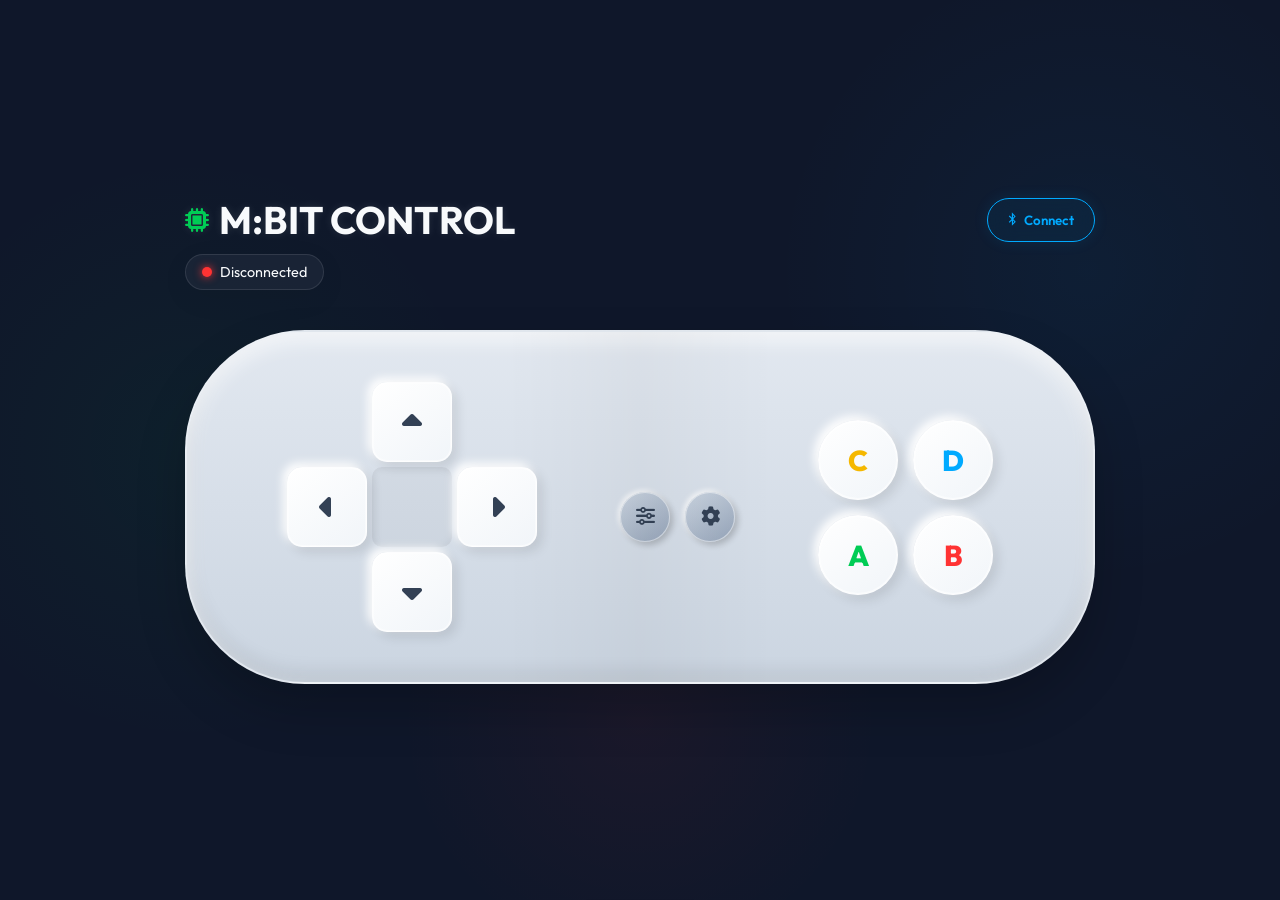
==== index.html @ 44de5ae3 "Add files via upload" ====
<!DOCTYPE html>
<html lang="ko">
<head>
    <meta charset="UTF-8">
    <meta name="viewport" content="width=device-width, initial-scale=1.0, maximum-scale=1.0, user-scalable=no">
    <title>Micro:bit Car Controller</title>
    <!-- Google Fonts for modern typography -->
    <link href="https://fonts.googleapis.com/css2?family=Outfit:wght@400;600;800&display=swap" rel="stylesheet">
    <!-- FontAwesome for icons -->
    <link rel="stylesheet" href="https://cdnjs.cloudflare.com/ajax/libs/font-awesome/6.4.0/css/all.min.css">
    <link rel="stylesheet" href="style.css">
</head>
<body>
    <div class="app-container">
        <!-- Header -->
        <header>
            <div class="logo">
                <i class="fa-solid fa-microchip"></i>
                <h1>M:BIT CONTROL</h1>
            </div>
            <div class="controls-top">
                <button id="btn-connect" class="connect-btn">
                    <i class="fa-brands fa-bluetooth-b"></i> <span>Connect</span>
                </button>
            </div>
        </header>

        <!-- Status Bar -->
        <div class="status-bar">
            <div class="status-indicator" id="status-indicator"></div>
            <span id="status-text">Disconnected</span>
        </div>

        <!-- Main Controller Area -->
        <main class="controller-area">
            <!-- D-Pad (Left Side) -->
            <div class="d-pad">
                <div class="d-row">
                    <button class="ctrl-btn d-btn up" data-action="up">
                        <i class="fa-solid fa-caret-up"></i>
                    </button>
                </div>
                <div class="d-row">
                    <button class="ctrl-btn d-btn left" data-action="left">
                        <i class="fa-solid fa-caret-left"></i>
                    </button>
                    <div class="d-center"></div>
                    <button class="ctrl-btn d-btn right" data-action="right">
                        <i class="fa-solid fa-caret-right"></i>
                    </button>
                </div>
                <div class="d-row">
                    <button class="ctrl-btn d-btn down" data-action="down">
                        <i class="fa-solid fa-caret-down"></i>
                    </button>
                </div>
            </div>

            <!-- Center Buttons (Start/Settings) -->
            <div class="center-buttons">
                <button id="btn-option" class="start-btn" aria-label="Option">
                    <i class="fa-solid fa-sliders"></i>
                </button>
                <button id="btn-settings" class="start-btn" aria-label="Settings">
                    <i class="fa-solid fa-gear"></i>
                </button>
            </div>

            <!-- Action Buttons (Right Side) -->
            <div class="action-buttons">
                <!-- 2x2 Grid Layout -->
                <div class="action-row">
                    <button class="ctrl-btn action-btn btn-c" data-action="c">
                        <span>C</span>
                    </button>
                    <button class="ctrl-btn action-btn btn-d" data-action="d">
                        <span>D</span>
                    </button>
                </div>
                <div class="action-row">
                    <button class="ctrl-btn action-btn btn-a" data-action="a">
                        <span>A</span>
                    </button>
                    <button class="ctrl-btn action-btn btn-b" data-action="b">
                        <span>B</span>
                    </button>
                </div>
            </div>
        </main>
    </div>

    <!-- Real-time Tuning Modal -->
    <div class="modal" id="tuning-modal">
        <div class="tuning-panel" style="margin: 0; max-width: 650px; width: 95%; background: var(--bg-color); max-height: 90vh; display: flex; flex-direction: column;">
            <div class="tuning-header" style="flex-shrink: 0;">
                <h3><i class="fa-solid fa-sliders"></i> Motor Tuning</h3>
                <button class="close-btn" id="btn-close-tuning"><i class="fa-solid fa-xmark"></i></button>
            </div>
            <div class="tuning-body" style="overflow-y: auto;">
                <p class="tuning-desc">0~180 사이의 값을 조절하여 직진/회전 시 바퀴의 회전 속도와 방향을 실시간으로 맞출 수 있습니다. (90=정지)</p>
                <div class="tuning-grid">
                    <div class="slider-group">
                        <label>직진 시 P0 (왼쪽)</label>
                        <div class="slider-wrapper">
                            <span class="dir-label">뒤로</span>
                            <input type="range" class="motor-slider" id="var_f_p0" data-var="F_P0" min="0" max="180" value="180">
                            <span class="dir-label">앞으로</span>
                            <span class="slider-val" id="val_f_p0">180</span>
                        </div>
                    </div>
                    <div class="slider-group">
                        <label>직진 시 P1 (오른쪽)</label>
                        <div class="slider-wrapper">
                            <span class="dir-label">앞으로</span>
                            <input type="range" class="motor-slider" id="var_f_p1" data-var="F_P1" min="0" max="180" value="0">
                            <span class="dir-label">뒤로</span>
                            <span class="slider-val" id="val_f_p1">0</span>
                        </div>
                    </div>
                    <div class="slider-group">
                        <label>후진 시 P0</label>
                        <div class="slider-wrapper">
                            <span class="dir-label">뒤로</span>
                            <input type="range" class="motor-slider" id="var_b_p0" data-var="B_P0" min="0" max="180" value="0">
                            <span class="dir-label">앞으로</span>
                            <span class="slider-val" id="val_b_p0">0</span>
                        </div>
                    </div>
                    <div class="slider-group">
                        <label>후진 시 P1</label>
                        <div class="slider-wrapper">
                            <span class="dir-label">앞으로</span>
                            <input type="range" class="motor-slider" id="var_b_p1" data-var="B_P1" min="0" max="180" value="180">
                            <span class="dir-label">뒤로</span>
                            <span class="slider-val" id="val_b_p1">180</span>
                        </div>
                    </div>
                    <div class="slider-group">
                        <label>좌회전 시 P0</label>
                        <div class="slider-wrapper">
                            <span class="dir-label">뒤로</span>
                            <input type="range" class="motor-slider" id="var_l_p0" data-var="L_P0" min="0" max="180" value="0">
                            <span class="dir-label">앞으로</span>
                            <span class="slider-val" id="val_l_p0">0</span>
                        </div>
                    </div>
                    <div class="slider-group">
                        <label>좌회전 시 P1</label>
                        <div class="slider-wrapper">
                            <span class="dir-label">앞으로</span>
                            <input type="range" class="motor-slider" id="var_l_p1" data-var="L_P1" min="0" max="180" value="0">
                            <span class="dir-label">뒤로</span>
                            <span class="slider-val" id="val_l_p1">0</span>
                        </div>
                    </div>
                    <div class="slider-group">
                        <label>우회전 시 P0</label>
                        <div class="slider-wrapper">
                            <span class="dir-label">뒤로</span>
                            <input type="range" class="motor-slider" id="var_r_p0" data-var="R_P0" min="0" max="180" value="180">
                            <span class="dir-label">앞으로</span>
                            <span class="slider-val" id="val_r_p0">180</span>
                        </div>
                    </div>
                    <div class="slider-group">
                        <label>우회전 시 P1</label>
                        <div class="slider-wrapper">
                            <span class="dir-label">앞으로</span>
                            <input type="range" class="motor-slider" id="var_r_p1" data-var="R_P1" min="0" max="180" value="180">
                            <span class="dir-label">뒤로</span>
                            <span class="slider-val" id="val_r_p1">180</span>
                        </div>
                    </div>
                    <!-- P2 Extension -->
                    <div class="slider-group" style="margin-top: 10px;">
                        <label>A 버튼 (P2 모터)</label>
                        <div class="slider-wrapper">
                            <input type="range" class="motor-slider" id="var_a_p2" data-var="A_P2" min="0" max="180" value="180">
                            <span class="slider-val" id="val_a_p2">180</span>
                        </div>
                    </div>
                    <div class="slider-group" style="margin-top: 10px;">
                        <label>B 버튼 (P2 모터)</label>
                        <div class="slider-wrapper">
                            <input type="range" class="motor-slider" id="var_b_p2" data-var="B_P2" min="0" max="180" value="0">
                            <span class="slider-val" id="val_b_p2">0</span>
                        </div>
                    </div>
                    <div class="slider-group">
                        <label>C 버튼 (P2 모터)</label>
                        <div class="slider-wrapper">
                            <input type="range" class="motor-slider" id="var_c_p2" data-var="C_P2" min="0" max="180" value="90">
                            <span class="slider-val" id="val_c_p2">90</span>
                        </div>
                    </div>
                    <div class="slider-group">
                        <label>D 버튼 (P2 모터)</label>
                        <div class="slider-wrapper">
                            <input type="range" class="motor-slider" id="var_d_p2" data-var="D_P2" min="0" max="180" value="90">
                            <span class="slider-val" id="val_d_p2">90</span>
                        </div>
                    </div>
                </div>
            </div>
        </div>
    </div>

    <!-- Settings Modal -->
    <div id="settings-modal" class="modal">
        <div class="modal-content">
            <div class="modal-header">
                <h2><i class="fa-solid fa-sliders"></i> Command Settings</h2>
                <button id="btn-close-modal" class="icon-btn"><i class="fa-solid fa-xmark"></i></button>
            </div>
            <div class="modal-body">
                <p class="settings-desc">버튼을 눌렀을 때 마이크로비트로 전송될 문자(명령)를 설정하세요.</p>
                
                <div class="settings-grid">
                    <div class="input-group">
                        <label for="cmd-up"><i class="fa-solid fa-arrow-up"></i> 직진 (Up)</label>
                        <input type="text" id="cmd-up" maxlength="5">
                    </div>
                    <div class="input-group">
                        <label for="cmd-down"><i class="fa-solid fa-arrow-down"></i> 후진 (Down)</label>
                        <input type="text" id="cmd-down" maxlength="5">
                    </div>
                    <div class="input-group">
                        <label for="cmd-left"><i class="fa-solid fa-arrow-left"></i> 좌회전 (Left)</label>
                        <input type="text" id="cmd-left" maxlength="5">
                    </div>
                    <div class="input-group">
                        <label for="cmd-right"><i class="fa-solid fa-arrow-right"></i> 우회전 (Right)</label>
                        <input type="text" id="cmd-right" maxlength="5">
                    </div>
                    <div class="input-group">
                        <label for="cmd-a">A 버튼</label>
                        <input type="text" id="cmd-a" maxlength="5">
                    </div>
                    <div class="input-group">
                        <label for="cmd-b">B 버튼</label>
                        <input type="text" id="cmd-b" maxlength="5">
                    </div>
                    <div class="input-group">
                        <label for="cmd-c">C 버튼</label>
                        <input type="text" id="cmd-c" maxlength="5">
                    </div>
                    <div class="input-group">
                        <label for="cmd-d">D 버튼</label>
                        <input type="text" id="cmd-d" maxlength="5">
                    </div>
                    <div class="input-group full-width">
                        <label for="cmd-stop"><i class="fa-solid fa-hand"></i> 정지 (버튼 뗐을 때)</label>
                        <input type="text" id="cmd-stop" maxlength="5">
                    </div>
                </div>
                
                <button id="btn-save-settings" class="primary-btn">Save Settings</button>
            </div>
        </div>
    </div>

    <!-- Toast Notification -->
    <div id="toast" class="toast">Settings Saved!</div>

    <script src="app.js"></script>
</body>
</html>
---- style.css ----
:root {
    /* Micro:bit Inspired Colors with a Neon/Modern Twist */
    --mb-green: #00cc55;
    --mb-yellow: #f5b800;
    --mb-red: #ff3333;
    --mb-blue: #00aaff;
    
    /* Background & Surfaces (Light / Bright Gamepad Theme) */
    --bg-color: #0f172a;
    --surface-color: rgba(255, 255, 255, 0.8);
    --surface-border: rgba(0, 0, 0, 0.05);
    
    /* Text */
    --text-main: #334155;
    --text-light: #f8fafc;
    --text-muted: #64748b;
    
    /* Effects */
    --glass-shadow: 0 8px 32px 0 rgba(0, 0, 0, 0.05);
    --glass-blur: blur(12px);
    --glow-spread: 0 0 15px;
}

* {
    box-sizing: border-box;
    margin: 0;
    padding: 0;
    user-select: none; /* Prevent text selection while controlling */
    -webkit-user-select: none;
}

body {
    font-family: 'Outfit', sans-serif;
    background-color: var(--bg-color);
    background-image: 
        radial-gradient(circle at 15% 50%, rgba(0, 204, 85, 0.05), transparent 25%),
        radial-gradient(circle at 85% 30%, rgba(0, 170, 255, 0.05), transparent 25%),
        radial-gradient(circle at 50% 80%, rgba(255, 51, 51, 0.05), transparent 25%);
    color: var(--text-light);
    min-height: 100vh;
    display: flex;
    justify-content: center;
    align-items: center;
    overflow-y: auto; /* Allow scrolling if content is tall */
    padding: 20px 0;
}

.app-container {
    width: 100%;
    max-width: 950px;
    min-height: 500px;
    display: flex;
    flex-direction: column;
    padding: 20px;
    position: relative;
}

/* Header */
header {
    display: flex;
    justify-content: space-between;
    align-items: center;
    margin-bottom: 10px;
}

.logo {
    display: flex;
    align-items: center;
    gap: 10px;
    font-weight: 800;
    font-size: 1.2rem;
    color: var(--text-light);
    text-shadow: 0 0 10px rgba(255,255,255,0.1);
}

.logo i {
    color: var(--mb-green);
    font-size: 1.5rem;
}

.controls-top {
    display: flex;
    gap: 15px;
}

button {
    font-family: inherit;
    cursor: pointer;
    border: none;
    outline: none;
    transition: all 0.2s ease;
}

.icon-btn {
    background: var(--surface-color);
    border: 1px solid var(--surface-border);
    color: var(--text-main);
    width: 44px;
    height: 44px;
    border-radius: 50%;
    display: flex;
    justify-content: center;
    align-items: center;
    font-size: 1.2rem;
    backdrop-filter: var(--glass-blur);
    -webkit-backdrop-filter: var(--glass-blur);
    box-shadow: var(--glass-shadow);
}

.icon-btn:hover {
    background: #ffffff;
    transform: scale(1.05);
    box-shadow: 0 10px 20px rgba(0,0,0,0.08);
}

.connect-btn {
    background: rgba(0, 170, 255, 0.05);
    border: 1px solid var(--mb-blue);
    color: var(--mb-blue);
    padding: 0 20px;
    height: 44px;
    border-radius: 22px;
    font-weight: 600;
    display: flex;
    align-items: center;
    gap: 8px;
    backdrop-filter: var(--glass-blur);
    box-shadow: var(--glow-spread) rgba(0, 170, 255, 0.1);
}

.connect-btn:hover {
    background: rgba(0, 170, 255, 0.1);
    box-shadow: var(--glow-spread) rgba(0, 170, 255, 0.2);
}

.connect-btn.connected {
    background: rgba(0, 204, 85, 0.05);
    border-color: var(--mb-green);
    color: var(--mb-green);
    box-shadow: var(--glow-spread) rgba(0, 204, 85, 0.1);
}

/* Status Bar */
.status-bar {
    display: flex;
    align-items: center;
    gap: 8px;
    font-size: 0.9rem;
    color: var(--text-light);
    margin-bottom: 30px;
    padding: 8px 16px;
    background: rgba(30, 41, 59, 0.7);
    border-radius: 20px;
    width: fit-content;
    border: 1px solid rgba(255,255,255,0.1);
    box-shadow: var(--glass-shadow);
}

.status-indicator {
    width: 10px;
    height: 10px;
    border-radius: 50%;
    background-color: var(--mb-red);
    box-shadow: 0 0 8px var(--mb-red);
}

.status-indicator.connected {
    background-color: var(--mb-green);
    box-shadow: 0 0 8px var(--mb-green);
}

/* Controller Area (Gamepad Shell) - Light White/Gray Theme */
.controller-area {
    display: flex;
    justify-content: space-between;
    align-items: center;
    flex: 1;
    padding: 50px 100px;
    margin-top: 10px;
    margin-bottom: 20px;
    background: linear-gradient(180deg, #e2e8f0, #cbd5e1); /* 연한 회색으로 변경 */
    border-radius: 120px; /* Pill shape */
    box-shadow: 
        0 25px 50px rgba(0,0,0,0.2),
        inset 0 8px 20px rgba(255,255,255,0.7),
        inset 0 -8px 20px rgba(0,0,0,0.1);
    border: 2px solid rgba(255, 255, 255, 0.4);
    position: relative;
}

/* Center details for the shell */
.controller-area::before {
    content: '';
    position: absolute;
    top: 0; left: 50%;
    transform: translateX(-50%);
    width: 30%;
    height: 100%;
    background: linear-gradient(90deg, transparent, rgba(0,0,0,0.03), transparent);
    pointer-events: none;
}

/* D-Pad */
.d-pad {
    display: flex;
    flex-direction: column;
    align-items: center;
    gap: 5px;
}

.d-row {
    display: flex;
    gap: 5px;
}

.d-center {
    width: 80px;
    height: 80px;
    background: rgba(0,0,0,0.03);
    border-radius: 10px;
    box-shadow: inset 0 0 10px rgba(0,0,0,0.05);
}

/* Base style for all gamepad buttons */
.ctrl-btn {
    background: linear-gradient(145deg, #ffffff, #f1f5f9);
    border: 1px solid rgba(255, 255, 255, 0.8);
    box-shadow: 
        5px 5px 12px rgba(0, 0, 0, 0.1),
        -4px -4px 10px rgba(255, 255, 255, 1),
        inset 0 0 0 1px rgba(255, 255, 255, 0.5);
    color: var(--text-main);
    display: flex;
    justify-content: center;
    align-items: center;
    position: relative;
    overflow: hidden;
    transition: all 0.1s cubic-bezier(0.4, 0, 0.2, 1);
}

.d-btn {
    width: 80px;
    height: 80px;
    border-radius: 15px;
    font-size: 2rem;
}

.d-btn:active, .d-btn.active {
    background: linear-gradient(145deg, #e2e8f0, #cbd5e1);
    box-shadow: 
        inset 4px 4px 8px rgba(0, 0, 0, 0.15),
        inset -2px -2px 5px rgba(255, 255, 255, 0.5);
    color: var(--mb-blue);
    transform: translateY(2px) scale(0.98);
}

/* Center Buttons (Start/Option) */
.center-buttons {
    display: flex;
    flex-direction: row;
    justify-content: center;
    align-items: center;
    gap: 15px;
    padding-top: 20px;
}

.start-btn {
    background: linear-gradient(145deg, #cbd5e1, #94a3b8);
    border: none;
    border-radius: 50%;
    width: 50px;
    height: 50px;
    box-shadow: 
        3px 3px 6px rgba(0,0,0,0.2),
        -2px -2px 5px rgba(255,255,255,0.8),
        inset 0 0 0 1px rgba(255,255,255,0.5);
    color: #334155;
    display: flex;
    justify-content: center;
    align-items: center;
    transition: all 0.1s ease;
    cursor: pointer;
}

.start-btn i {
    font-size: 1.2rem;
}

.start-btn:active {
    box-shadow: 
        inset 3px 3px 6px rgba(0,0,0,0.2),
        inset -2px -2px 5px rgba(255,255,255,0.5);
    transform: translateY(2px);
}

/* Action Buttons (2x2 Grid) */
.action-buttons {
    display: flex;
    flex-direction: column;
    align-items: center;
    gap: 15px;
}

.action-row {
    display: flex;
    justify-content: center;
    gap: 15px;
}

.action-btn {
    width: 80px;
    height: 80px;
    border-radius: 50%;
    flex-direction: column;
    font-size: 1.8rem;
    font-weight: 800;
}

/* Nintendo / Xbox Style Colors (Text Color) */
.btn-a { color: var(--mb-green); }
.btn-b { color: var(--mb-red); }
.btn-c { color: var(--mb-yellow); }
.btn-d { color: var(--mb-blue); }

.action-btn:active, .action-btn.active {
    background: linear-gradient(145deg, #e2e8f0, #cbd5e1);
    box-shadow: 
        inset 4px 4px 8px rgba(0, 0, 0, 0.15),
        inset -2px -2px 5px rgba(255, 255, 255, 0.5);
    transform: translateY(3px) scale(0.96);
}

/* Individual Glow Effects on Press */
.btn-a:active, .btn-a.active { text-shadow: 0 0 5px var(--mb-green); box-shadow: inset 4px 4px 8px rgba(0,0,0,0.1), inset 0 0 15px rgba(0, 204, 85, 0.2); }
.btn-b:active, .btn-b.active { text-shadow: 0 0 5px var(--mb-red); box-shadow: inset 4px 4px 8px rgba(0,0,0,0.1), inset 0 0 15px rgba(255, 51, 51, 0.2); }
.btn-c:active, .btn-c.active { text-shadow: 0 0 5px var(--mb-yellow); box-shadow: inset 4px 4px 8px rgba(0,0,0,0.1), inset 0 0 15px rgba(245, 184, 0, 0.2); }
.btn-d:active, .btn-d.active { text-shadow: 0 0 5px var(--mb-blue); box-shadow: inset 4px 4px 8px rgba(0,0,0,0.1), inset 0 0 15px rgba(0, 170, 255, 0.2); }

/* Tuning Modal Panel Override */
.tuning-panel {
    border-radius: 20px;
    overflow: hidden;
    border: 1px solid rgba(255, 255, 255, 0.1);
    box-shadow: 0 10px 30px rgba(0,0,0,0.3);
}

.tuning-header {
    padding: 15px 20px;
    display: flex;
    justify-content: space-between;
    align-items: center;
    background: rgba(0,0,0,0.2);
}

.tuning-header h3 {
    font-size: 1.1rem;
    color: var(--text-light);
    display: flex;
    align-items: center;
    gap: 10px;
}

.tuning-body {
    padding: 20px;
}

.tuning-desc {
    color: var(--text-muted);
    font-size: 0.85rem;
    margin-bottom: 15px;
}

.tuning-grid {
    display: grid;
    grid-template-columns: 1fr 1fr;
    gap: 15px;
}

.slider-wrapper {
    display: flex;
    align-items: center;
    gap: 8px;
}

.dir-label {
    font-size: 0.7rem;
    color: var(--text-muted);
    font-weight: 600;
    white-space: nowrap;
}

.motor-slider {
    flex: 1;
    -webkit-appearance: none;
    height: 6px;
    background: rgba(255,255,255,0.1);
    border-radius: 3px;
    outline: none;
}

.motor-slider::-webkit-slider-thumb {
    -webkit-appearance: none;
    width: 16px;
    height: 16px;
    border-radius: 50%;
    background: var(--mb-blue);
    cursor: pointer;
    box-shadow: 0 0 10px rgba(0, 170, 255, 0.5);
}

.slider-val {
    color: var(--mb-green);
    font-weight: 800;
    min-width: 30px;
    text-align: right;
}


/* Modal */
.modal {
    position: fixed;
    top: 0; left: 0; width: 100%; height: 100%;
    background: rgba(255, 255, 255, 0.4);
    backdrop-filter: blur(8px);
    display: flex;
    justify-content: center;
    align-items: center;
    opacity: 0;
    pointer-events: none;
    transition: opacity 0.3s ease;
    z-index: 100;
}

.modal.show {
    opacity: 1;
    pointer-events: auto;
}

.modal-content {
    background: var(--bg-color);
    border: 1px solid var(--surface-border);
    border-radius: 20px;
    width: 90%;
    max-width: 500px;
    padding: 25px;
    box-shadow: 0 20px 40px rgba(0,0,0,0.15);
    transform: translateY(20px);
    transition: transform 0.3s ease;
}

.modal.show .modal-content {
    transform: translateY(0);
}

.modal-header {
    display: flex;
    justify-content: space-between;
    align-items: center;
    margin-bottom: 15px;
}

.modal-header h2 {
    font-size: 1.3rem;
    display: flex;
    align-items: center;
    gap: 10px;
}

.settings-desc {
    color: var(--text-muted);
    font-size: 0.9rem;
    margin-bottom: 20px;
}

.settings-grid {
    display: grid;
    grid-template-columns: 1fr 1fr;
    gap: 15px;
    margin-bottom: 25px;
}

.full-width {
    grid-column: 1 / -1;
}

.input-group {
    display: flex;
    flex-direction: column;
    gap: 8px;
}

.input-group label {
    font-size: 0.85rem;
    font-weight: 600;
    color: var(--text-muted);
}

.input-group input {
    width: 100%;
    background: #ffffff;
    border: 1px solid rgba(0,0,0,0.1);
    border-radius: 8px;
    padding: 10px 15px;
    color: var(--text-main);
    font-family: inherit;
    font-size: 1rem;
    text-align: center;
    transition: all 0.2s ease;
    box-shadow: inset 0 2px 5px rgba(0,0,0,0.02);
}

.input-group input:focus {
    border-color: var(--mb-blue);
    outline: none;
    box-shadow: 0 0 10px rgba(0, 170, 255, 0.2);
}

.primary-btn {
    width: 100%;
    padding: 15px;
    border-radius: 12px;
    background: linear-gradient(135deg, var(--mb-blue), #0077ff);
    color: white;
    font-weight: 800;
    font-size: 1rem;
    box-shadow: 0 5px 15px rgba(0, 170, 255, 0.3);
}

.primary-btn:hover {
    transform: translateY(-2px);
    box-shadow: 0 8px 20px rgba(0, 170, 255, 0.4);
}

/* Toast */
.toast {
    position: fixed;
    bottom: -50px;
    left: 50%;
    transform: translateX(-50%);
    background: var(--mb-green);
    color: #ffffff;
    padding: 10px 20px;
    border-radius: 20px;
    font-weight: 600;
    box-shadow: 0 5px 15px rgba(0, 204, 85, 0.3);
    transition: bottom 0.3s ease;
    z-index: 1000;
}

.toast.show {
    bottom: 20px;
}

/* Responsive */
@media (max-width: 600px) {
    .app-container {
        padding: 10px;
    }
    
    .controller-area {
        padding: 20px 15px;
        margin-top: 15px;
        border-radius: 60px;
        flex-direction: column;
        gap: 30px;
    }
    
    .action-buttons {
        transform: rotate(0);
    }
    
    .d-btn, .d-center {
        width: 60px;
        height: 60px;
        font-size: 1.5rem;
    }
    
    .action-row {
        gap: 15px;
    }
    
    .action-btn {
        width: 60px;
        height: 60px;
        font-size: 1.4rem;
    }
}
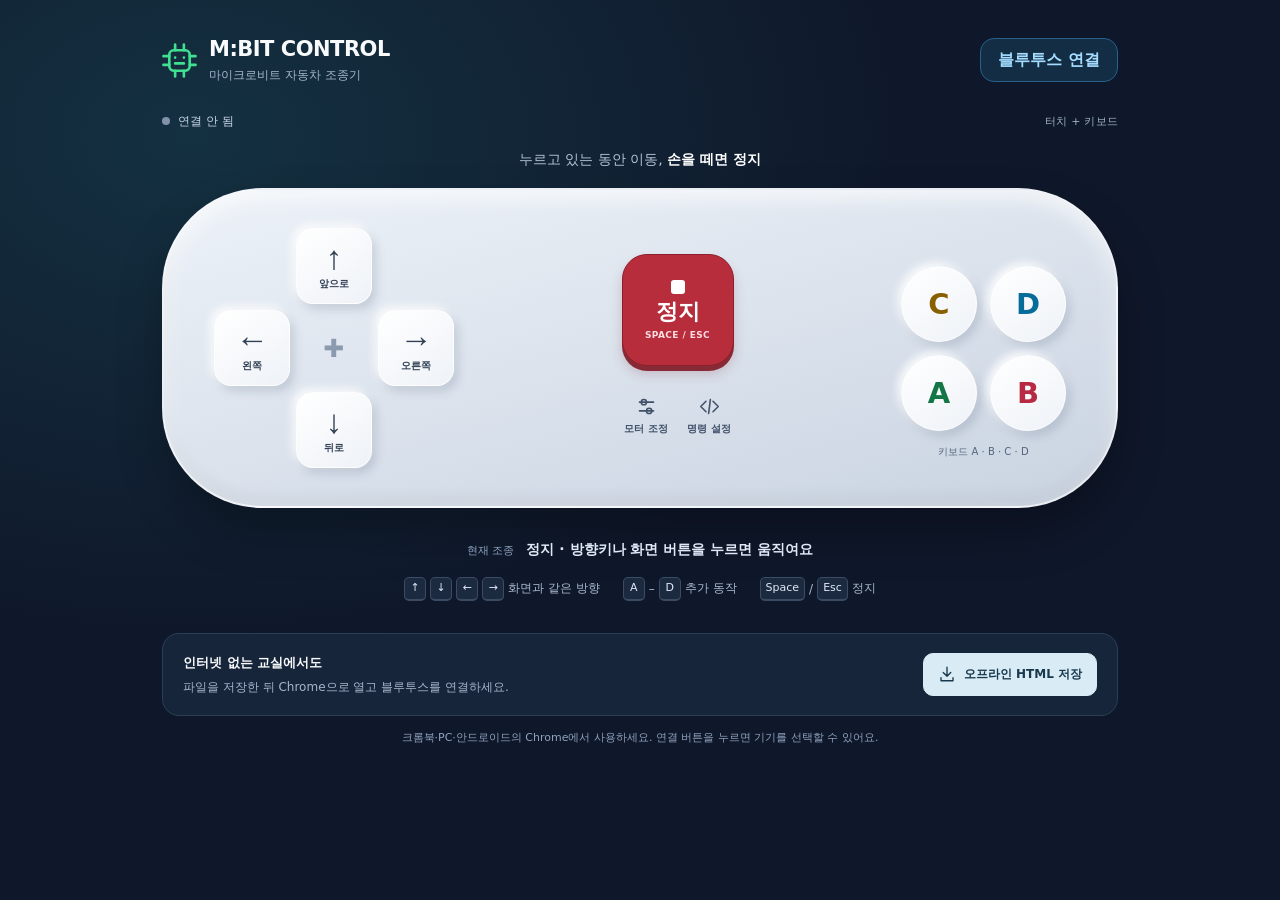
==== commit 9dbcc41f: "Add keyboard driving, reliable release handling, and standalone offline controller" ====
--- a/index.html
+++ b/index.html
@@ -2,266 +2,105 @@
 <html lang="ko">
 <head>
     <meta charset="UTF-8">
-    <meta name="viewport" content="width=device-width, initial-scale=1.0, maximum-scale=1.0, user-scalable=no">
-    <title>Micro:bit Car Controller</title>
-    <!-- Google Fonts for modern typography -->
-    <link href="https://fonts.googleapis.com/css2?family=Outfit:wght@400;600;800&display=swap" rel="stylesheet">
-    <!-- FontAwesome for icons -->
-    <link rel="stylesheet" href="https://cdnjs.cloudflare.com/ajax/libs/font-awesome/6.4.0/css/all.min.css">
+    <meta name="viewport" content="width=device-width, initial-scale=1.0">
+    <meta name="theme-color" content="#0f172a">
+    <meta name="description" content="화면 터치와 키보드로 함께 사용하는 마이크로비트 자동차 조종기. HTML 파일을 내려받으면 인터넷 없이 사용할 수 있습니다.">
+    <title>마이크로비트 자동차 조종기</title>
     <link rel="stylesheet" href="style.css">
 </head>
 <body>
     <div class="app-container">
-        <!-- Header -->
-        <header>
+        <header class="app-header">
             <div class="logo">
-                <i class="fa-solid fa-microchip"></i>
-                <h1>M:BIT CONTROL</h1>
+                <svg viewBox="0 0 24 24" aria-hidden="true"><rect x="5" y="5" width="14" height="14" rx="3"/><path d="M9 1v4m6-4v4M9 19v4m6-4v4M1 9h4m-4 6h4m14-6h4m-4 6h4"/><path d="M9 10h.01M15 10h.01M9 14h6"/></svg>
+                <div><h1>M:BIT CONTROL</h1><p>마이크로비트 자동차 조종기</p></div>
             </div>
-            <div class="controls-top">
-                <button id="btn-connect" class="connect-btn">
-                    <i class="fa-brands fa-bluetooth-b"></i> <span>Connect</span>
-                </button>
-            </div>
+            <button type="button" id="btn-connect" class="connect-btn"><svg viewBox="0 0 24 24" aria-hidden="true"><path d="m7 7 10 10-5 4V3l5 4L7 17"/></svg><span>블루투스 연결</span></button>
         </header>
 
-        <!-- Status Bar -->
-        <div class="status-bar">
-            <div class="status-indicator" id="status-indicator"></div>
-            <span id="status-text">Disconnected</span>
+        <div class="status-row">
+            <div class="status-bar" role="status" aria-live="polite"><span class="status-indicator" id="status-indicator" aria-hidden="true"></span><span id="status-text">연결되지 않음</span></div>
+            <span class="mode-note">터치 + 키보드</span>
         </div>
 
-        <!-- Main Controller Area -->
-        <main class="controller-area">
-            <!-- D-Pad (Left Side) -->
-            <div class="d-pad">
-                <div class="d-row">
-                    <button class="ctrl-btn d-btn up" data-action="up">
-                        <i class="fa-solid fa-caret-up"></i>
-                    </button>
+        <main>
+            <p class="intro">누르고 있는 동안 이동, <strong>손을 떼면 정지</strong></p>
+            <div class="controller-area" aria-label="자동차 조종 패드">
+                <div class="d-pad" role="group" aria-label="방향 조종">
+                    <div class="d-row"><button type="button" class="ctrl-btn d-btn up" data-action="up" aria-label="앞으로 (위쪽 방향키)" aria-pressed="false" title="위쪽 방향키: 앞으로"><span class="arrow" aria-hidden="true">↑</span><span class="button-label">앞으로</span></button></div>
+                    <div class="d-row"><button type="button" class="ctrl-btn d-btn left" data-action="left" aria-label="왼쪽 (왼쪽 방향키)" aria-pressed="false" title="왼쪽 방향키: 왼쪽"><span class="arrow" aria-hidden="true">←</span><span class="button-label">왼쪽</span></button><div class="d-center" aria-hidden="true">✚</div><button type="button" class="ctrl-btn d-btn right" data-action="right" aria-label="오른쪽 (오른쪽 방향키)" aria-pressed="false" title="오른쪽 방향키: 오른쪽"><span class="arrow" aria-hidden="true">→</span><span class="button-label">오른쪽</span></button></div>
+                    <div class="d-row"><button type="button" class="ctrl-btn d-btn down" data-action="down" aria-label="뒤로 (아래쪽 방향키)" aria-pressed="false" title="아래쪽 방향키: 뒤로"><span class="arrow" aria-hidden="true">↓</span><span class="button-label">뒤로</span></button></div>
                 </div>
-                <div class="d-row">
-                    <button class="ctrl-btn d-btn left" data-action="left">
-                        <i class="fa-solid fa-caret-left"></i>
-                    </button>
-                    <div class="d-center"></div>
-                    <button class="ctrl-btn d-btn right" data-action="right">
-                        <i class="fa-solid fa-caret-right"></i>
-                    </button>
+                <div class="center-buttons">
+                    <button type="button" id="btn-stop" class="stop-btn" data-action="stop" aria-label="즉시 정지 (스페이스 또는 Esc 키)" title="스페이스 또는 Esc: 정지"><span class="stop-square" aria-hidden="true"></span><strong>정지</strong><small>SPACE / ESC</small></button>
+                    <div class="settings-buttons">
+                        <button type="button" id="btn-option" class="start-btn" aria-label="모터 조정 열기" aria-haspopup="dialog"><svg viewBox="0 0 24 24" aria-hidden="true"><path d="M4 7h16M4 17h16"/><circle cx="9" cy="7" r="3"/><circle cx="15" cy="17" r="3"/></svg><span>모터 조정</span></button>
+                        <button type="button" id="btn-settings" class="start-btn" aria-label="명령 설정 열기" aria-haspopup="dialog"><svg viewBox="0 0 24 24" aria-hidden="true"><path d="m8 6-6 6 6 6m8-12 6 6-6 6m-3-14-2 16"/></svg><span>명령 설정</span></button>
+                    </div>
                 </div>
-                <div class="d-row">
-                    <button class="ctrl-btn d-btn down" data-action="down">
-                        <i class="fa-solid fa-caret-down"></i>
-                    </button>
+                <div class="action-buttons" role="group" aria-label="추가 동작">
+                    <div class="action-row"><button type="button" class="ctrl-btn action-btn btn-c" data-action="c" aria-label="C 버튼 (C 키)" aria-pressed="false" title="키보드 C"><span>C</span></button><button type="button" class="ctrl-btn action-btn btn-d" data-action="d" aria-label="D 버튼 (D 키)" aria-pressed="false" title="키보드 D"><span>D</span></button></div>
+                    <div class="action-row"><button type="button" class="ctrl-btn action-btn btn-a" data-action="a" aria-label="A 버튼 (A 키)" aria-pressed="false" title="키보드 A"><span>A</span></button><button type="button" class="ctrl-btn action-btn btn-b" data-action="b" aria-label="B 버튼 (B 키)" aria-pressed="false" title="키보드 B"><span>B</span></button></div>
+                    <span class="action-caption">키보드 A · B · C · D</span>
                 </div>
             </div>
+            <div class="input-state"><span class="input-state-label">현재 조종</span><span id="input-status" role="status" aria-live="polite">정지 · 키나 버튼을 누르면 움직여요</span></div>
+            <div class="keyboard-guide" aria-label="키보드 사용법"><span><kbd>↑</kbd><kbd>↓</kbd><kbd>←</kbd><kbd>→</kbd> 화면과 같은 방향</span><span><kbd>A</kbd>–<kbd>D</kbd> 추가 동작</span><span><kbd>Space</kbd> / <kbd>Esc</kbd> 정지</span></div>
+        </main>
 
-            <!-- Center Buttons (Start/Settings) -->
-            <div class="center-buttons">
-                <button id="btn-option" class="start-btn" aria-label="Option">
-                    <i class="fa-solid fa-sliders"></i>
-                </button>
-                <button id="btn-settings" class="start-btn" aria-label="Settings">
-                    <i class="fa-solid fa-gear"></i>
-                </button>
-            </div>
-
-            <!-- Action Buttons (Right Side) -->
-            <div class="action-buttons">
-                <!-- 2x2 Grid Layout -->
-                <div class="action-row">
-                    <button class="ctrl-btn action-btn btn-c" data-action="c">
-                        <span>C</span>
-                    </button>
-                    <button class="ctrl-btn action-btn btn-d" data-action="d">
-                        <span>D</span>
-                    </button>
-                </div>
-                <div class="action-row">
-                    <button class="ctrl-btn action-btn btn-a" data-action="a">
-                        <span>A</span>
-                    </button>
-                    <button class="ctrl-btn action-btn btn-b" data-action="b">
-                        <span>B</span>
-                    </button>
-                </div>
-            </div>
-        </main>
+        <footer class="offline-panel">
+            <div><strong>인터넷 없는 교실에서도</strong><p>파일을 저장한 뒤 Chrome으로 열고 블루투스를 연결하세요.</p></div>
+            <a id="btn-download" class="download-btn" href="./microbit-controller-offline.html" download="microbit-controller-offline.html"><svg viewBox="0 0 24 24" aria-hidden="true"><path d="M12 3v12m-5-5 5 5 5-5M4 17v4h16v-4"/></svg><span>오프라인 HTML 저장</span></a>
+            <p id="offline-note" class="offline-note" hidden>오프라인 파일 · 인터넷 없이 사용 가능</p>
+        </footer>
+        <p class="platform-note">크롬북·PC·안드로이드의 Chrome에서 사용하세요. 연결 버튼을 누르면 기기를 선택할 수 있어요.</p>
+        <noscript><p class="no-script">조종기를 사용하려면 브라우저에서 JavaScript를 허용해 주세요.</p></noscript>
     </div>
 
-    <!-- Real-time Tuning Modal -->
-    <div class="modal" id="tuning-modal">
-        <div class="tuning-panel" style="margin: 0; max-width: 650px; width: 95%; background: var(--bg-color); max-height: 90vh; display: flex; flex-direction: column;">
-            <div class="tuning-header" style="flex-shrink: 0;">
-                <h3><i class="fa-solid fa-sliders"></i> Motor Tuning</h3>
-                <button class="close-btn" id="btn-close-tuning"><i class="fa-solid fa-xmark"></i></button>
-            </div>
-            <div class="tuning-body" style="overflow-y: auto;">
-                <p class="tuning-desc">0~180 사이의 값을 조절하여 직진/회전 시 바퀴의 회전 속도와 방향을 실시간으로 맞출 수 있습니다. (90=정지)</p>
+    <div class="modal" id="tuning-modal" role="dialog" aria-modal="true" aria-labelledby="tuning-title" tabindex="-1" hidden>
+        <div class="tuning-panel">
+            <div class="tuning-header"><h2 id="tuning-title">모터 조정</h2><button type="button" class="close-btn" id="btn-close-tuning" aria-label="모터 조정 닫기">×</button></div>
+            <div class="tuning-body">
+                <p class="tuning-desc">0~180 사이에서 바퀴의 회전 속도와 방향을 맞춰요. <strong>정지 위치는 90 근처</strong>이며 모터에 따라 보정이 필요합니다. 연결 중에는 변경한 값이 바로 전송됩니다.</p>
                 <div class="tuning-grid">
-                    <div class="slider-group">
-                        <label>직진 시 P0 (왼쪽)</label>
-                        <div class="slider-wrapper">
-                            <span class="dir-label">뒤로</span>
-                            <input type="range" class="motor-slider" id="var_f_p0" data-var="F_P0" min="0" max="180" value="180">
-                            <span class="dir-label">앞으로</span>
-                            <span class="slider-val" id="val_f_p0">180</span>
-                        </div>
-                    </div>
-                    <div class="slider-group">
-                        <label>직진 시 P1 (오른쪽)</label>
-                        <div class="slider-wrapper">
-                            <span class="dir-label">앞으로</span>
-                            <input type="range" class="motor-slider" id="var_f_p1" data-var="F_P1" min="0" max="180" value="0">
-                            <span class="dir-label">뒤로</span>
-                            <span class="slider-val" id="val_f_p1">0</span>
-                        </div>
-                    </div>
-                    <div class="slider-group">
-                        <label>후진 시 P0</label>
-                        <div class="slider-wrapper">
-                            <span class="dir-label">뒤로</span>
-                            <input type="range" class="motor-slider" id="var_b_p0" data-var="B_P0" min="0" max="180" value="0">
-                            <span class="dir-label">앞으로</span>
-                            <span class="slider-val" id="val_b_p0">0</span>
-                        </div>
-                    </div>
-                    <div class="slider-group">
-                        <label>후진 시 P1</label>
-                        <div class="slider-wrapper">
-                            <span class="dir-label">앞으로</span>
-                            <input type="range" class="motor-slider" id="var_b_p1" data-var="B_P1" min="0" max="180" value="180">
-                            <span class="dir-label">뒤로</span>
-                            <span class="slider-val" id="val_b_p1">180</span>
-                        </div>
-                    </div>
-                    <div class="slider-group">
-                        <label>좌회전 시 P0</label>
-                        <div class="slider-wrapper">
-                            <span class="dir-label">뒤로</span>
-                            <input type="range" class="motor-slider" id="var_l_p0" data-var="L_P0" min="0" max="180" value="0">
-                            <span class="dir-label">앞으로</span>
-                            <span class="slider-val" id="val_l_p0">0</span>
-                        </div>
-                    </div>
-                    <div class="slider-group">
-                        <label>좌회전 시 P1</label>
-                        <div class="slider-wrapper">
-                            <span class="dir-label">앞으로</span>
-                            <input type="range" class="motor-slider" id="var_l_p1" data-var="L_P1" min="0" max="180" value="0">
-                            <span class="dir-label">뒤로</span>
-                            <span class="slider-val" id="val_l_p1">0</span>
-                        </div>
-                    </div>
-                    <div class="slider-group">
-                        <label>우회전 시 P0</label>
-                        <div class="slider-wrapper">
-                            <span class="dir-label">뒤로</span>
-                            <input type="range" class="motor-slider" id="var_r_p0" data-var="R_P0" min="0" max="180" value="180">
-                            <span class="dir-label">앞으로</span>
-                            <span class="slider-val" id="val_r_p0">180</span>
-                        </div>
-                    </div>
-                    <div class="slider-group">
-                        <label>우회전 시 P1</label>
-                        <div class="slider-wrapper">
-                            <span class="dir-label">앞으로</span>
-                            <input type="range" class="motor-slider" id="var_r_p1" data-var="R_P1" min="0" max="180" value="180">
-                            <span class="dir-label">뒤로</span>
-                            <span class="slider-val" id="val_r_p1">180</span>
-                        </div>
-                    </div>
-                    <!-- P2 Extension -->
-                    <div class="slider-group" style="margin-top: 10px;">
-                        <label>A 버튼 (P2 모터)</label>
-                        <div class="slider-wrapper">
-                            <input type="range" class="motor-slider" id="var_a_p2" data-var="A_P2" min="0" max="180" value="180">
-                            <span class="slider-val" id="val_a_p2">180</span>
-                        </div>
-                    </div>
-                    <div class="slider-group" style="margin-top: 10px;">
-                        <label>B 버튼 (P2 모터)</label>
-                        <div class="slider-wrapper">
-                            <input type="range" class="motor-slider" id="var_b_p2" data-var="B_P2" min="0" max="180" value="0">
-                            <span class="slider-val" id="val_b_p2">0</span>
-                        </div>
-                    </div>
-                    <div class="slider-group">
-                        <label>C 버튼 (P2 모터)</label>
-                        <div class="slider-wrapper">
-                            <input type="range" class="motor-slider" id="var_c_p2" data-var="C_P2" min="0" max="180" value="90">
-                            <span class="slider-val" id="val_c_p2">90</span>
-                        </div>
-                    </div>
-                    <div class="slider-group">
-                        <label>D 버튼 (P2 모터)</label>
-                        <div class="slider-wrapper">
-                            <input type="range" class="motor-slider" id="var_d_p2" data-var="D_P2" min="0" max="180" value="90">
-                            <span class="slider-val" id="val_d_p2">90</span>
-                        </div>
-                    </div>
+                    <div class="slider-group"><label for="var_f_p0">직진 P0 · 왼쪽</label><div class="slider-wrapper"><span class="dir-label">뒤로</span><input type="range" class="motor-slider" id="var_f_p0" data-var="F_P0" min="0" max="180" value="180"><span class="dir-label">앞으로</span><span class="slider-val" id="val_f_p0">180</span></div></div>
+                    <div class="slider-group"><label for="var_f_p1">직진 P1 · 오른쪽</label><div class="slider-wrapper"><span class="dir-label">앞으로</span><input type="range" class="motor-slider" id="var_f_p1" data-var="F_P1" min="0" max="180" value="0"><span class="dir-label">뒤로</span><span class="slider-val" id="val_f_p1">0</span></div></div>
+                    <div class="slider-group"><label for="var_b_p0">후진 P0 · 왼쪽</label><div class="slider-wrapper"><span class="dir-label">뒤로</span><input type="range" class="motor-slider" id="var_b_p0" data-var="B_P0" min="0" max="180" value="0"><span class="dir-label">앞으로</span><span class="slider-val" id="val_b_p0">0</span></div></div>
+                    <div class="slider-group"><label for="var_b_p1">후진 P1 · 오른쪽</label><div class="slider-wrapper"><span class="dir-label">앞으로</span><input type="range" class="motor-slider" id="var_b_p1" data-var="B_P1" min="0" max="180" value="180"><span class="dir-label">뒤로</span><span class="slider-val" id="val_b_p1">180</span></div></div>
+                    <div class="slider-group"><label for="var_l_p0">좌회전 P0 · 왼쪽</label><div class="slider-wrapper"><span class="dir-label">뒤로</span><input type="range" class="motor-slider" id="var_l_p0" data-var="L_P0" min="0" max="180" value="0"><span class="dir-label">앞으로</span><span class="slider-val" id="val_l_p0">0</span></div></div>
+                    <div class="slider-group"><label for="var_l_p1">좌회전 P1 · 오른쪽</label><div class="slider-wrapper"><span class="dir-label">앞으로</span><input type="range" class="motor-slider" id="var_l_p1" data-var="L_P1" min="0" max="180" value="0"><span class="dir-label">뒤로</span><span class="slider-val" id="val_l_p1">0</span></div></div>
+                    <div class="slider-group"><label for="var_r_p0">우회전 P0 · 왼쪽</label><div class="slider-wrapper"><span class="dir-label">뒤로</span><input type="range" class="motor-slider" id="var_r_p0" data-var="R_P0" min="0" max="180" value="180"><span class="dir-label">앞으로</span><span class="slider-val" id="val_r_p0">180</span></div></div>
+                    <div class="slider-group"><label for="var_r_p1">우회전 P1 · 오른쪽</label><div class="slider-wrapper"><span class="dir-label">앞으로</span><input type="range" class="motor-slider" id="var_r_p1" data-var="R_P1" min="0" max="180" value="180"><span class="dir-label">뒤로</span><span class="slider-val" id="val_r_p1">180</span></div></div>
+                    <div class="slider-group"><label for="var_a_p2">A 버튼 · P2 모터</label><div class="slider-wrapper"><span class="dir-label">0</span><input type="range" class="motor-slider" id="var_a_p2" data-var="A_P2" min="0" max="180" value="180"><span class="dir-label">180</span><span class="slider-val" id="val_a_p2">180</span></div></div>
+                    <div class="slider-group"><label for="var_b_p2">B 버튼 · P2 모터</label><div class="slider-wrapper"><span class="dir-label">0</span><input type="range" class="motor-slider" id="var_b_p2" data-var="B_P2" min="0" max="180" value="0"><span class="dir-label">180</span><span class="slider-val" id="val_b_p2">0</span></div></div>
+                    <div class="slider-group"><label for="var_c_p2">C 버튼 · P2 모터</label><div class="slider-wrapper"><span class="dir-label">0</span><input type="range" class="motor-slider" id="var_c_p2" data-var="C_P2" min="0" max="180" value="90"><span class="dir-label">180</span><span class="slider-val" id="val_c_p2">90</span></div></div>
+                    <div class="slider-group"><label for="var_d_p2">D 버튼 · P2 모터</label><div class="slider-wrapper"><span class="dir-label">0</span><input type="range" class="motor-slider" id="var_d_p2" data-var="D_P2" min="0" max="180" value="90"><span class="dir-label">180</span><span class="slider-val" id="val_d_p2">90</span></div></div>
                 </div>
             </div>
         </div>
     </div>
 
-    <!-- Settings Modal -->
-    <div id="settings-modal" class="modal">
+    <div id="settings-modal" class="modal" role="dialog" aria-modal="true" aria-labelledby="settings-title" tabindex="-1" hidden>
         <div class="modal-content">
-            <div class="modal-header">
-                <h2><i class="fa-solid fa-sliders"></i> Command Settings</h2>
-                <button id="btn-close-modal" class="icon-btn"><i class="fa-solid fa-xmark"></i></button>
-            </div>
+            <div class="modal-header"><h2 id="settings-title">명령 설정</h2><button type="button" id="btn-close-modal" class="icon-btn" aria-label="명령 설정 닫기">×</button></div>
             <div class="modal-body">
-                <p class="settings-desc">버튼을 눌렀을 때 마이크로비트로 전송될 문자(명령)를 설정하세요.</p>
-                
+                <p class="settings-desc">화면 버튼과 키보드 모두 아래의 명령을 보냅니다. 마이크로비트 프로그램의 명령과 같게 설정하세요.</p>
                 <div class="settings-grid">
-                    <div class="input-group">
-                        <label for="cmd-up"><i class="fa-solid fa-arrow-up"></i> 직진 (Up)</label>
-                        <input type="text" id="cmd-up" maxlength="5">
-                    </div>
-                    <div class="input-group">
-                        <label for="cmd-down"><i class="fa-solid fa-arrow-down"></i> 후진 (Down)</label>
-                        <input type="text" id="cmd-down" maxlength="5">
-                    </div>
-                    <div class="input-group">
-                        <label for="cmd-left"><i class="fa-solid fa-arrow-left"></i> 좌회전 (Left)</label>
-                        <input type="text" id="cmd-left" maxlength="5">
-                    </div>
-                    <div class="input-group">
-                        <label for="cmd-right"><i class="fa-solid fa-arrow-right"></i> 우회전 (Right)</label>
-                        <input type="text" id="cmd-right" maxlength="5">
-                    </div>
-                    <div class="input-group">
-                        <label for="cmd-a">A 버튼</label>
-                        <input type="text" id="cmd-a" maxlength="5">
-                    </div>
-                    <div class="input-group">
-                        <label for="cmd-b">B 버튼</label>
-                        <input type="text" id="cmd-b" maxlength="5">
-                    </div>
-                    <div class="input-group">
-                        <label for="cmd-c">C 버튼</label>
-                        <input type="text" id="cmd-c" maxlength="5">
-                    </div>
-                    <div class="input-group">
-                        <label for="cmd-d">D 버튼</label>
-                        <input type="text" id="cmd-d" maxlength="5">
-                    </div>
-                    <div class="input-group full-width">
-                        <label for="cmd-stop"><i class="fa-solid fa-hand"></i> 정지 (버튼 뗐을 때)</label>
-                        <input type="text" id="cmd-stop" maxlength="5">
-                    </div>
+                    <div class="input-group"><label for="cmd-up">↑ 직진</label><input type="text" id="cmd-up" maxlength="5" autocomplete="off" autocapitalize="off" spellcheck="false"></div>
+                    <div class="input-group"><label for="cmd-down">↓ 후진</label><input type="text" id="cmd-down" maxlength="5" autocomplete="off" autocapitalize="off" spellcheck="false"></div>
+                    <div class="input-group"><label for="cmd-left">← 좌회전</label><input type="text" id="cmd-left" maxlength="5" autocomplete="off" autocapitalize="off" spellcheck="false"></div>
+                    <div class="input-group"><label for="cmd-right">→ 우회전</label><input type="text" id="cmd-right" maxlength="5" autocomplete="off" autocapitalize="off" spellcheck="false"></div>
+                    <div class="input-group"><label for="cmd-a">A 버튼</label><input type="text" id="cmd-a" maxlength="5" autocomplete="off" autocapitalize="off" spellcheck="false"></div>
+                    <div class="input-group"><label for="cmd-b">B 버튼</label><input type="text" id="cmd-b" maxlength="5" autocomplete="off" autocapitalize="off" spellcheck="false"></div>
+                    <div class="input-group"><label for="cmd-c">C 버튼</label><input type="text" id="cmd-c" maxlength="5" autocomplete="off" autocapitalize="off" spellcheck="false"></div>
+                    <div class="input-group"><label for="cmd-d">D 버튼</label><input type="text" id="cmd-d" maxlength="5" autocomplete="off" autocapitalize="off" spellcheck="false"></div>
+                    <div class="input-group full-width"><label for="cmd-stop">정지 · 버튼이나 키를 뗐을 때</label><input type="text" id="cmd-stop" maxlength="5" autocomplete="off" autocapitalize="off" spellcheck="false"></div>
                 </div>
-                
-                <button id="btn-save-settings" class="primary-btn">Save Settings</button>
+                <button type="button" id="btn-save-settings" class="primary-btn">설정 저장</button>
             </div>
         </div>
     </div>
-
-    <!-- Toast Notification -->
-    <div id="toast" class="toast">Settings Saved!</div>
-
+    <div id="toast" class="toast" role="status" aria-live="polite"></div>
     <script src="app.js"></script>
 </body>
 </html>
--- a/style.css
+++ b/style.css
@@ -1,587 +1,168 @@
 :root {
-    /* Micro:bit Inspired Colors with a Neon/Modern Twist */
-    --mb-green: #00cc55;
-    --mb-yellow: #f5b800;
-    --mb-red: #ff3333;
-    --mb-blue: #00aaff;
-    
-    /* Background & Surfaces (Light / Bright Gamepad Theme) */
-    --bg-color: #0f172a;
-    --surface-color: rgba(255, 255, 255, 0.8);
-    --surface-border: rgba(0, 0, 0, 0.05);
-    
-    /* Text */
-    --text-main: #334155;
-    --text-light: #f8fafc;
-    --text-muted: #64748b;
-    
-    /* Effects */
-    --glass-shadow: 0 8px 32px 0 rgba(0, 0, 0, 0.05);
-    --glass-blur: blur(12px);
-    --glow-spread: 0 0 15px;
+  color-scheme: dark;
+  --bg-color: #0f172a;
+  --text-light: #f8fafc;
+  --text-main: #334155;
+  --text-muted: #a7b5cc;
+  --mb-green: #40df91;
+  --mb-blue: #5cc4ff;
+  --mb-red: #ff6b73;
+  --mb-yellow: #e0ac30;
+  --pad-size: 76px;
 }
-
-* {
-    box-sizing: border-box;
-    margin: 0;
-    padding: 0;
-    user-select: none; /* Prevent text selection while controlling */
-    -webkit-user-select: none;
+* { box-sizing: border-box; }
+body { margin: 0; min-width: 300px; min-height: 100vh; background: radial-gradient(ellipse at 15% 15%, #143141 0, transparent 48%), var(--bg-color); color: var(--text-light); font-family: system-ui, -apple-system, BlinkMacSystemFont, "Segoe UI", "Malgun Gothic", sans-serif; }
+button, input { font: inherit; }
+button { cursor: pointer; -webkit-tap-highlight-color: transparent; }
+button:disabled { cursor: wait; opacity: .65; }
+button:focus-visible, input:focus-visible, a:focus-visible { outline: 3px solid #38bdf8; outline-offset: 4px; }
+button { border: 0; }
+svg { width: 24px; height: 24px; fill: none; stroke: currentColor; stroke-width: 1.8; stroke-linecap: round; stroke-linejoin: round; flex-shrink: 0; }
+[hidden] { display: none !important; }
+.app-container { width: min(100%, 1016px); margin: 0 auto; padding: 36px 30px 24px; }
+.app-header, .logo, .controls-top, .status-row, .status-bar { display: flex; align-items: center; }
+.app-header { justify-content: space-between; gap: 20px; }
+.logo { gap: 12px; }
+.logo > svg { width: 35px; height: 35px; color: var(--mb-green); }
+h1 { margin: 0; font-size: 21px; line-height: 1.3; font-weight: 850; letter-spacing: -.5px; }
+.logo p { margin: 4px 0 0; color: var(--text-muted); font-size: 12px; }
+.connect-btn { display: flex; align-items: center; justify-content: center; gap: 8px; min-height: 44px; padding: 10px 17px; border-radius: 14px; border: 1px solid #25618a; color: #a5ddff; background: #132d45; font-weight: 700; white-space: nowrap; }
+.connect-btn:hover { background: #1b3c56; }
+.connect-btn.connected { color: #8bf4bb; border-color: #278059; background: #153e32; }
+.status-row { gap: 16px; justify-content: space-between; margin: 22px 0 0; }
+.status-bar { gap: 8px; min-height: 30px; font-size: 12px; color: #c7d4e5; }
+.status-indicator { display: inline-block; flex: 0 0 8px; width: 8px; height: 8px; border-radius: 50%; background: #8292a9; }
+.status-indicator.connected { background: var(--mb-green); box-shadow: 0 0 9px #40df9166; }
+.mode-note { color: #9eb0c8; font-size: 11px; letter-spacing: .2px; white-space: nowrap; }
+.intro { margin: 15px 0 19px; color: #b5c3d8; text-align: center; font-size: 14px; }
+.intro strong { color: white; font-weight: 650; }
+.controller-area { display: grid; grid-template-columns: auto 1fr auto; align-items: center; gap: 30px; padding: 38px 50px; border: 2px solid #ffffff91; border-radius: 100px; color: #334155; background: linear-gradient(165deg, #edf2f8, #c9d3e1); box-shadow: 0 25px 45px #0004, inset 0 8px 20px #ffffffb3, inset 0 -7px 16px #0001; }
+.d-pad, .action-buttons { display: flex; flex-direction: column; align-items: center; gap: 6px; }
+.d-row, .action-row { display: flex; justify-content: center; gap: 6px; }
+.d-center { width: var(--pad-size); height: var(--pad-size); display: flex; align-items: center; justify-content: center; color: #8b9aaf; font-size: 25px; }
+.ctrl-btn { display: flex; align-items: center; justify-content: center; flex-direction: column; width: var(--pad-size); height: var(--pad-size); background: linear-gradient(145deg, #fff, #eef2f7); border: 1px solid #ffffffcc; box-shadow: 4px 5px 10px #64748b42, -3px -3px 10px #fff; color: #334155; touch-action: none; user-select: none; -webkit-user-select: none; transition: background .08s, box-shadow .08s, transform .08s; }
+.d-btn { border-radius: 17px; gap: 0; }
+.arrow { font-family: Arial, sans-serif; font-size: 33px; line-height: 1; font-weight: 700; }
+.button-label { font-size: 10px; line-height: 1.4; margin-top: 3px; font-weight: 700; }
+.ctrl-btn.active, .ctrl-btn[aria-pressed="true"] { transform: translateY(2px); background: #bfdbf0; box-shadow: inset 3px 3px 8px #52657b66, inset -2px -2px 6px #ffffff80; outline: 2px solid #3185b9; outline-offset: -2px; }
+.d-btn.active, .d-btn[aria-pressed="true"] { color: #005d91; }
+.center-buttons { display: flex; flex-direction: column; align-items: center; gap: 23px; }
+.stop-btn { display: flex; flex-direction: column; align-items: center; justify-content: center; gap: 7px; width: 112px; min-height: 112px; padding: 15px 10px; border-radius: 25px; background: #b72d3c; border: 1px solid #8c1f2b; color: white; box-shadow: 0 5px 0 #862b36, 0 8px 12px #8735453d; }
+.stop-btn:hover { background: #a91f31; }
+.stop-btn:active { transform: translateY(3px); box-shadow: 0 2px 0 #862b36; }
+.stop-square { width: 14px; height: 14px; background: white; border-radius: 3px; }
+.stop-btn strong { font-size: 22px; line-height: 1; }
+.stop-btn small { font-size: 9px; letter-spacing: .4px; font-weight: 700; color: #ffdde2; }
+.settings-buttons { display: flex; gap: 6px; }
+.start-btn { display: flex; flex-direction: column; align-items: center; gap: 5px; padding: 7px 5px; min-width: 57px; background: transparent; color: #3f5069; border-radius: 9px; }
+.start-btn:hover { background: #a6b5c34d; }
+.start-btn span { font-size: 10px; font-weight: 700; white-space: nowrap; }
+.start-btn svg { width: 21px; height: 21px; }
+.action-buttons { gap: 13px; position: relative; padding: 17px 0; }
+.action-row { gap: 13px; }
+.action-btn { border-radius: 50%; font-size: 29px; font-weight: 850; }
+.btn-a { color: #147546; }
+.btn-b { color: #b82943; }
+.btn-c { color: #896000; }
+.btn-d { color: #066d9b; }
+.action-caption { position: absolute; bottom: -11px; white-space: nowrap; color: #55667b; font-size: 10px; }
+.input-state { display: flex; align-items: center; justify-content: center; flex-wrap: wrap; gap: 12px; min-height: 54px; margin-top: 15px; text-align: center; }
+.input-state-label { color: #8ea2be; font-size: 11px; }
+#input-status { font-size: 14px; color: #e0eaf7; font-weight: 650; }
+.keyboard-guide { display: flex; flex-wrap: wrap; align-items: center; justify-content: center; gap: 13px 23px; font-size: 12px; color: #a9bad1; }
+.keyboard-guide > span { display: flex; align-items: center; gap: 4px; }
+kbd { min-width: 22px; padding: 3px 5px; border: 1px solid #3b4b63; border-bottom-width: 2px; border-radius: 5px; background: #1c2a40; color: #e0eafa; font-family: inherit; font-size: 11px; line-height: 1.3; text-align: center; }
+.offline-panel { margin-top: 32px; padding: 18px 20px; display: flex; align-items: center; justify-content: space-between; gap: 18px; background: #17253a; border: 1px solid #2c3e56; border-radius: 17px; }
+.offline-panel strong { font-size: 13px; }
+.offline-panel p { margin: 6px 0 0; color: #a7b5cc; font-size: 12px; line-height: 1.6; }
+.download-btn { display: flex; align-items: center; justify-content: center; gap: 8px; flex-shrink: 0; min-height: 43px; padding: 10px 14px; background: #d9ecf6; color: #18384d; border: 1px solid #d9ecf6; border-radius: 10px; font-size: 12px; font-weight: 750; text-decoration: none; }
+.offline-panel .offline-note { color: #7aefaf; font-weight: 650; }
+.download-btn:hover { background: white; }
+.download-btn svg { width: 18px; height: 18px; }
+.platform-note { margin: 13px 5px 0; color: #8fa2bd; font-size: 11px; line-height: 1.6; text-align: center; }
+.modal { position: fixed; inset: 0; z-index: 100; display: flex; align-items: center; justify-content: center; padding: 20px; background: #020817b3; backdrop-filter: blur(6px); }
+.modal-content, .tuning-panel { width: min(100%, 560px); max-height: calc(100dvh - 40px); display: flex; flex-direction: column; border-radius: 20px; background: #152238; border: 1px solid #43546d; box-shadow: 0 20px 60px #0007; overflow: hidden; }
+.tuning-panel { width: min(100%, 720px); }
+.modal-header, .tuning-header { display: flex; align-items: center; justify-content: space-between; gap: 15px; padding: 15px 22px; border-bottom: 1px solid #304058; flex-shrink: 0; }
+.modal h2 { margin: 0; font-size: 19px; }
+.close-btn, .icon-btn { display: flex; align-items: center; justify-content: center; width: 42px; height: 42px; border-radius: 12px; background: #263751; color: #e7f0ff; font-size: 28px; }
+.modal-body, .tuning-body { padding: 20px 22px 24px; overflow-y: auto; }
+.settings-desc, .tuning-desc { color: #acbdd3; font-size: 13px; line-height: 1.7; margin: 0 0 20px; }
+.settings-grid, .tuning-grid { display: grid; grid-template-columns: repeat(2, minmax(0, 1fr)); gap: 17px 20px; }
+.settings-grid { margin-bottom: 22px; }
+.input-group, .slider-group { min-width: 0; }
+.input-group label, .slider-group > label { display: block; margin-bottom: 8px; font-size: 12px; font-weight: 650; color: #c8d5e7; }
+.input-group input { width: 100%; min-height: 41px; padding: 9px 12px; border: 1px solid #7d8da5; border-radius: 8px; color: #203146; background: #f1f5f9; text-align: center; font-size: 15px; }
+.full-width { grid-column: 1 / -1; }
+.primary-btn { width: 100%; min-height: 47px; padding: 12px 16px; color: #071d2a; background: #74cdff; border-radius: 11px; font-weight: 750; }
+.slider-wrapper { display: flex; align-items: center; gap: 7px; min-height: 36px; }
+.dir-label { font-size: 10px; color: #a7b5cc; white-space: nowrap; }
+.motor-slider { min-width: 0; flex: 1; accent-color: #64ceff; cursor: pointer; }
+.slider-val { min-width: 28px; color: #7aefaf; font-size: 13px; font-weight: 750; text-align: right; }
+.toast { position: fixed; left: 50%; bottom: 20px; z-index: 110; max-width: min(90%, 550px); transform: translate(-50%, 20px); opacity: 0; pointer-events: none; padding: 13px 19px; border-radius: 14px; background: #e9f6ff; color: #183750; border: 1px solid #cee7f8; box-shadow: 0 6px 30px #0005; font-size: 13px; line-height: 1.6; transition: opacity .15s, transform .15s; }
+.toast.show { opacity: 1; transform: translate(-50%, 0); }
+.no-script { padding: 15px; background: #732231; border-radius: 10px; }
+@media (max-width: 860px) {
+  :root { --pad-size: 65px; }
+  .app-container { padding: 26px 22px 20px; }
+  .controller-area { padding: 32px 29px; gap: 20px; border-radius: 80px; }
+  .stop-btn { width: 100px; min-height: 106px; }
 }
-
-body {
-    font-family: 'Outfit', sans-serif;
-    background-color: var(--bg-color);
-    background-image: 
-        radial-gradient(circle at 15% 50%, rgba(0, 204, 85, 0.05), transparent 25%),
-        radial-gradient(circle at 85% 30%, rgba(0, 170, 255, 0.05), transparent 25%),
-        radial-gradient(circle at 50% 80%, rgba(255, 51, 51, 0.05), transparent 25%);
-    color: var(--text-light);
-    min-height: 100vh;
-    display: flex;
-    justify-content: center;
-    align-items: center;
-    overflow-y: auto; /* Allow scrolling if content is tall */
-    padding: 20px 0;
+@media (max-width: 670px) {
+  :root { --pad-size: 60px; }
+  .app-container { padding: 20px 15px; }
+  .controller-area { grid-template-columns: 1fr 1fr; padding: 28px 20px 20px; border-radius: 45px; gap: 25px 16px; }
+  .d-pad { grid-column: 1; grid-row: 1; }
+  .action-buttons { grid-column: 2; grid-row: 1; }
+  .center-buttons { grid-column: 1 / -1; grid-row: 2; flex-direction: row; justify-content: center; gap: 25px; }
+  .stop-btn { width: 150px; min-height: 65px; display: grid; grid-template-columns: auto auto; gap: 5px 8px; border-radius: 16px; padding: 12px 20px; }
+  .stop-btn small { grid-column: 1 / -1; }
+  .stop-btn strong { font-size: 20px; }
+  .settings-buttons { gap: 8px; }
+  .offline-panel { align-items: flex-start; flex-direction: column; gap: 13px; margin-top: 25px; }
+  .download-btn { width: 100%; }
+  .keyboard-guide { gap: 10px 14px; }
 }
-
-.app-container {
-    width: 100%;
-    max-width: 950px;
-    min-height: 500px;
-    display: flex;
-    flex-direction: column;
-    padding: 20px;
-    position: relative;
+@media (max-width: 420px) {
+  :root { --pad-size: 49px; }
+  .app-header { gap: 10px; }
+  h1 { font-size: 15px; }
+  .logo { gap: 7px; }
+  .logo > svg { width: 27px; height: 27px; }
+  .logo p { font-size: 9px; }
+  .connect-btn { font-size: 11px; padding: 8px 10px; border-radius: 11px; gap: 4px; }
+  .connect-btn svg { width: 18px; }
+  .status-row { margin-top: 15px; }
+  .intro { font-size: 12px; margin-top: 12px; }
+  .controller-area { padding: 24px 13px 20px; gap: 25px 9px; border-radius: 35px; }
+  .d-row, .d-pad { gap: 4px; }
+  .d-btn { border-radius: 12px; }
+  .arrow { font-size: 27px; }
+  .button-label { font-size: 8px; margin-top: 0; }
+  .action-row, .action-buttons { gap: 10px; }
+  .action-btn { font-size: 23px; }
+  .action-caption { font-size: 8px; bottom: -6px; }
+  .center-buttons { gap: 14px; }
+  .stop-btn { width: 130px; }
+  .settings-buttons { gap: 2px; }
+  #input-status { font-size: 12px; }
+  .input-state { gap: 7px; }
+  .modal { padding: 12px; }
+  .modal-content, .tuning-panel { max-height: calc(100dvh - 24px); }
+  .modal-body, .tuning-body { padding: 17px; }
+  .tuning-grid { grid-template-columns: 1fr; }
 }
-
-/* Header */
-header {
-    display: flex;
-    justify-content: space-between;
-    align-items: center;
-    margin-bottom: 10px;
+@media (max-height: 560px) and (min-width: 671px) {
+  :root { --pad-size: 53px; }
+  .app-container { padding-top: 13px; }
+  .status-row { margin-top: 6px; }
+  .intro { margin: 5px 0 10px; font-size: 12px; }
+  .controller-area { padding: 17px 55px; }
+  .stop-btn { min-height: 90px; width: 100px; }
+  .center-buttons { gap: 10px; }
+  .input-state { min-height: 38px; margin-top: 7px; }
+  .offline-panel { margin-top: 17px; }
 }
-
-.logo {
-    display: flex;
-    align-items: center;
-    gap: 10px;
-    font-weight: 800;
-    font-size: 1.2rem;
-    color: var(--text-light);
-    text-shadow: 0 0 10px rgba(255,255,255,0.1);
+@media (prefers-reduced-motion: reduce) {
+  *, *::before, *::after { transition: none !important; }
 }
-
-.logo i {
-    color: var(--mb-green);
-    font-size: 1.5rem;
-}
-
-.controls-top {
-    display: flex;
-    gap: 15px;
-}
-
-button {
-    font-family: inherit;
-    cursor: pointer;
-    border: none;
-    outline: none;
-    transition: all 0.2s ease;
-}
-
-.icon-btn {
-    background: var(--surface-color);
-    border: 1px solid var(--surface-border);
-    color: var(--text-main);
-    width: 44px;
-    height: 44px;
-    border-radius: 50%;
-    display: flex;
-    justify-content: center;
-    align-items: center;
-    font-size: 1.2rem;
-    backdrop-filter: var(--glass-blur);
-    -webkit-backdrop-filter: var(--glass-blur);
-    box-shadow: var(--glass-shadow);
-}
-
-.icon-btn:hover {
-    background: #ffffff;
-    transform: scale(1.05);
-    box-shadow: 0 10px 20px rgba(0,0,0,0.08);
-}
-
-.connect-btn {
-    background: rgba(0, 170, 255, 0.05);
-    border: 1px solid var(--mb-blue);
-    color: var(--mb-blue);
-    padding: 0 20px;
-    height: 44px;
-    border-radius: 22px;
-    font-weight: 600;
-    display: flex;
-    align-items: center;
-    gap: 8px;
-    backdrop-filter: var(--glass-blur);
-    box-shadow: var(--glow-spread) rgba(0, 170, 255, 0.1);
-}
-
-.connect-btn:hover {
-    background: rgba(0, 170, 255, 0.1);
-    box-shadow: var(--glow-spread) rgba(0, 170, 255, 0.2);
-}
-
-.connect-btn.connected {
-    background: rgba(0, 204, 85, 0.05);
-    border-color: var(--mb-green);
-    color: var(--mb-green);
-    box-shadow: var(--glow-spread) rgba(0, 204, 85, 0.1);
-}
-
-/* Status Bar */
-.status-bar {
-    display: flex;
-    align-items: center;
-    gap: 8px;
-    font-size: 0.9rem;
-    color: var(--text-light);
-    margin-bottom: 30px;
-    padding: 8px 16px;
-    background: rgba(30, 41, 59, 0.7);
-    border-radius: 20px;
-    width: fit-content;
-    border: 1px solid rgba(255,255,255,0.1);
-    box-shadow: var(--glass-shadow);
-}
-
-.status-indicator {
-    width: 10px;
-    height: 10px;
-    border-radius: 50%;
-    background-color: var(--mb-red);
-    box-shadow: 0 0 8px var(--mb-red);
-}
-
-.status-indicator.connected {
-    background-color: var(--mb-green);
-    box-shadow: 0 0 8px var(--mb-green);
-}
-
-/* Controller Area (Gamepad Shell) - Light White/Gray Theme */
-.controller-area {
-    display: flex;
-    justify-content: space-between;
-    align-items: center;
-    flex: 1;
-    padding: 50px 100px;
-    margin-top: 10px;
-    margin-bottom: 20px;
-    background: linear-gradient(180deg, #e2e8f0, #cbd5e1); /* 연한 회색으로 변경 */
-    border-radius: 120px; /* Pill shape */
-    box-shadow: 
-        0 25px 50px rgba(0,0,0,0.2),
-        inset 0 8px 20px rgba(255,255,255,0.7),
-        inset 0 -8px 20px rgba(0,0,0,0.1);
-    border: 2px solid rgba(255, 255, 255, 0.4);
-    position: relative;
-}
-
-/* Center details for the shell */
-.controller-area::before {
-    content: '';
-    position: absolute;
-    top: 0; left: 50%;
-    transform: translateX(-50%);
-    width: 30%;
-    height: 100%;
-    background: linear-gradient(90deg, transparent, rgba(0,0,0,0.03), transparent);
-    pointer-events: none;
-}
-
-/* D-Pad */
-.d-pad {
-    display: flex;
-    flex-direction: column;
-    align-items: center;
-    gap: 5px;
-}
-
-.d-row {
-    display: flex;
-    gap: 5px;
-}
-
-.d-center {
-    width: 80px;
-    height: 80px;
-    background: rgba(0,0,0,0.03);
-    border-radius: 10px;
-    box-shadow: inset 0 0 10px rgba(0,0,0,0.05);
-}
-
-/* Base style for all gamepad buttons */
-.ctrl-btn {
-    background: linear-gradient(145deg, #ffffff, #f1f5f9);
-    border: 1px solid rgba(255, 255, 255, 0.8);
-    box-shadow: 
-        5px 5px 12px rgba(0, 0, 0, 0.1),
-        -4px -4px 10px rgba(255, 255, 255, 1),
-        inset 0 0 0 1px rgba(255, 255, 255, 0.5);
-    color: var(--text-main);
-    display: flex;
-    justify-content: center;
-    align-items: center;
-    position: relative;
-    overflow: hidden;
-    transition: all 0.1s cubic-bezier(0.4, 0, 0.2, 1);
-}
-
-.d-btn {
-    width: 80px;
-    height: 80px;
-    border-radius: 15px;
-    font-size: 2rem;
-}
-
-.d-btn:active, .d-btn.active {
-    background: linear-gradient(145deg, #e2e8f0, #cbd5e1);
-    box-shadow: 
-        inset 4px 4px 8px rgba(0, 0, 0, 0.15),
-        inset -2px -2px 5px rgba(255, 255, 255, 0.5);
-    color: var(--mb-blue);
-    transform: translateY(2px) scale(0.98);
-}
-
-/* Center Buttons (Start/Option) */
-.center-buttons {
-    display: flex;
-    flex-direction: row;
-    justify-content: center;
-    align-items: center;
-    gap: 15px;
-    padding-top: 20px;
-}
-
-.start-btn {
-    background: linear-gradient(145deg, #cbd5e1, #94a3b8);
-    border: none;
-    border-radius: 50%;
-    width: 50px;
-    height: 50px;
-    box-shadow: 
-        3px 3px 6px rgba(0,0,0,0.2),
-        -2px -2px 5px rgba(255,255,255,0.8),
-        inset 0 0 0 1px rgba(255,255,255,0.5);
-    color: #334155;
-    display: flex;
-    justify-content: center;
-    align-items: center;
-    transition: all 0.1s ease;
-    cursor: pointer;
-}
-
-.start-btn i {
-    font-size: 1.2rem;
-}
-
-.start-btn:active {
-    box-shadow: 
-        inset 3px 3px 6px rgba(0,0,0,0.2),
-        inset -2px -2px 5px rgba(255,255,255,0.5);
-    transform: translateY(2px);
-}
-
-/* Action Buttons (2x2 Grid) */
-.action-buttons {
-    display: flex;
-    flex-direction: column;
-    align-items: center;
-    gap: 15px;
-}
-
-.action-row {
-    display: flex;
-    justify-content: center;
-    gap: 15px;
-}
-
-.action-btn {
-    width: 80px;
-    height: 80px;
-    border-radius: 50%;
-    flex-direction: column;
-    font-size: 1.8rem;
-    font-weight: 800;
-}
-
-/* Nintendo / Xbox Style Colors (Text Color) */
-.btn-a { color: var(--mb-green); }
-.btn-b { color: var(--mb-red); }
-.btn-c { color: var(--mb-yellow); }
-.btn-d { color: var(--mb-blue); }
-
-.action-btn:active, .action-btn.active {
-    background: linear-gradient(145deg, #e2e8f0, #cbd5e1);
-    box-shadow: 
-        inset 4px 4px 8px rgba(0, 0, 0, 0.15),
-        inset -2px -2px 5px rgba(255, 255, 255, 0.5);
-    transform: translateY(3px) scale(0.96);
-}
-
-/* Individual Glow Effects on Press */
-.btn-a:active, .btn-a.active { text-shadow: 0 0 5px var(--mb-green); box-shadow: inset 4px 4px 8px rgba(0,0,0,0.1), inset 0 0 15px rgba(0, 204, 85, 0.2); }
-.btn-b:active, .btn-b.active { text-shadow: 0 0 5px var(--mb-red); box-shadow: inset 4px 4px 8px rgba(0,0,0,0.1), inset 0 0 15px rgba(255, 51, 51, 0.2); }
-.btn-c:active, .btn-c.active { text-shadow: 0 0 5px var(--mb-yellow); box-shadow: inset 4px 4px 8px rgba(0,0,0,0.1), inset 0 0 15px rgba(245, 184, 0, 0.2); }
-.btn-d:active, .btn-d.active { text-shadow: 0 0 5px var(--mb-blue); box-shadow: inset 4px 4px 8px rgba(0,0,0,0.1), inset 0 0 15px rgba(0, 170, 255, 0.2); }
-
-/* Tuning Modal Panel Override */
-.tuning-panel {
-    border-radius: 20px;
-    overflow: hidden;
-    border: 1px solid rgba(255, 255, 255, 0.1);
-    box-shadow: 0 10px 30px rgba(0,0,0,0.3);
-}
-
-.tuning-header {
-    padding: 15px 20px;
-    display: flex;
-    justify-content: space-between;
-    align-items: center;
-    background: rgba(0,0,0,0.2);
-}
-
-.tuning-header h3 {
-    font-size: 1.1rem;
-    color: var(--text-light);
-    display: flex;
-    align-items: center;
-    gap: 10px;
-}
-
-.tuning-body {
-    padding: 20px;
-}
-
-.tuning-desc {
-    color: var(--text-muted);
-    font-size: 0.85rem;
-    margin-bottom: 15px;
-}
-
-.tuning-grid {
-    display: grid;
-    grid-template-columns: 1fr 1fr;
-    gap: 15px;
-}
-
-.slider-wrapper {
-    display: flex;
-    align-items: center;
-    gap: 8px;
-}
-
-.dir-label {
-    font-size: 0.7rem;
-    color: var(--text-muted);
-    font-weight: 600;
-    white-space: nowrap;
-}
-
-.motor-slider {
-    flex: 1;
-    -webkit-appearance: none;
-    height: 6px;
-    background: rgba(255,255,255,0.1);
-    border-radius: 3px;
-    outline: none;
-}
-
-.motor-slider::-webkit-slider-thumb {
-    -webkit-appearance: none;
-    width: 16px;
-    height: 16px;
-    border-radius: 50%;
-    background: var(--mb-blue);
-    cursor: pointer;
-    box-shadow: 0 0 10px rgba(0, 170, 255, 0.5);
-}
-
-.slider-val {
-    color: var(--mb-green);
-    font-weight: 800;
-    min-width: 30px;
-    text-align: right;
-}
-
-
-/* Modal */
-.modal {
-    position: fixed;
-    top: 0; left: 0; width: 100%; height: 100%;
-    background: rgba(255, 255, 255, 0.4);
-    backdrop-filter: blur(8px);
-    display: flex;
-    justify-content: center;
-    align-items: center;
-    opacity: 0;
-    pointer-events: none;
-    transition: opacity 0.3s ease;
-    z-index: 100;
-}
-
-.modal.show {
-    opacity: 1;
-    pointer-events: auto;
-}
-
-.modal-content {
-    background: var(--bg-color);
-    border: 1px solid var(--surface-border);
-    border-radius: 20px;
-    width: 90%;
-    max-width: 500px;
-    padding: 25px;
-    box-shadow: 0 20px 40px rgba(0,0,0,0.15);
-    transform: translateY(20px);
-    transition: transform 0.3s ease;
-}
-
-.modal.show .modal-content {
-    transform: translateY(0);
-}
-
-.modal-header {
-    display: flex;
-    justify-content: space-between;
-    align-items: center;
-    margin-bottom: 15px;
-}
-
-.modal-header h2 {
-    font-size: 1.3rem;
-    display: flex;
-    align-items: center;
-    gap: 10px;
-}
-
-.settings-desc {
-    color: var(--text-muted);
-    font-size: 0.9rem;
-    margin-bottom: 20px;
-}
-
-.settings-grid {
-    display: grid;
-    grid-template-columns: 1fr 1fr;
-    gap: 15px;
-    margin-bottom: 25px;
-}
-
-.full-width {
-    grid-column: 1 / -1;
-}
-
-.input-group {
-    display: flex;
-    flex-direction: column;
-    gap: 8px;
-}
-
-.input-group label {
-    font-size: 0.85rem;
-    font-weight: 600;
-    color: var(--text-muted);
-}
-
-.input-group input {
-    width: 100%;
-    background: #ffffff;
-    border: 1px solid rgba(0,0,0,0.1);
-    border-radius: 8px;
-    padding: 10px 15px;
-    color: var(--text-main);
-    font-family: inherit;
-    font-size: 1rem;
-    text-align: center;
-    transition: all 0.2s ease;
-    box-shadow: inset 0 2px 5px rgba(0,0,0,0.02);
-}
-
-.input-group input:focus {
-    border-color: var(--mb-blue);
-    outline: none;
-    box-shadow: 0 0 10px rgba(0, 170, 255, 0.2);
-}
-
-.primary-btn {
-    width: 100%;
-    padding: 15px;
-    border-radius: 12px;
-    background: linear-gradient(135deg, var(--mb-blue), #0077ff);
-    color: white;
-    font-weight: 800;
-    font-size: 1rem;
-    box-shadow: 0 5px 15px rgba(0, 170, 255, 0.3);
-}
-
-.primary-btn:hover {
-    transform: translateY(-2px);
-    box-shadow: 0 8px 20px rgba(0, 170, 255, 0.4);
-}
-
-/* Toast */
-.toast {
-    position: fixed;
-    bottom: -50px;
-    left: 50%;
-    transform: translateX(-50%);
-    background: var(--mb-green);
-    color: #ffffff;
-    padding: 10px 20px;
-    border-radius: 20px;
-    font-weight: 600;
-    box-shadow: 0 5px 15px rgba(0, 204, 85, 0.3);
-    transition: bottom 0.3s ease;
-    z-index: 1000;
-}
-
-.toast.show {
-    bottom: 20px;
-}
-
-/* Responsive */
-@media (max-width: 600px) {
-    .app-container {
-        padding: 10px;
-    }
-    
-    .controller-area {
-        padding: 20px 15px;
-        margin-top: 15px;
-        border-radius: 60px;
-        flex-direction: column;
-        gap: 30px;
-    }
-    
-    .action-buttons {
-        transform: rotate(0);
-    }
-    
-    .d-btn, .d-center {
-        width: 60px;
-        height: 60px;
-        font-size: 1.5rem;
-    }
-    
-    .action-row {
-        gap: 15px;
-    }
-    
-    .action-btn {
-        width: 60px;
-        height: 60px;
-        font-size: 1.4rem;
-    }
-}
